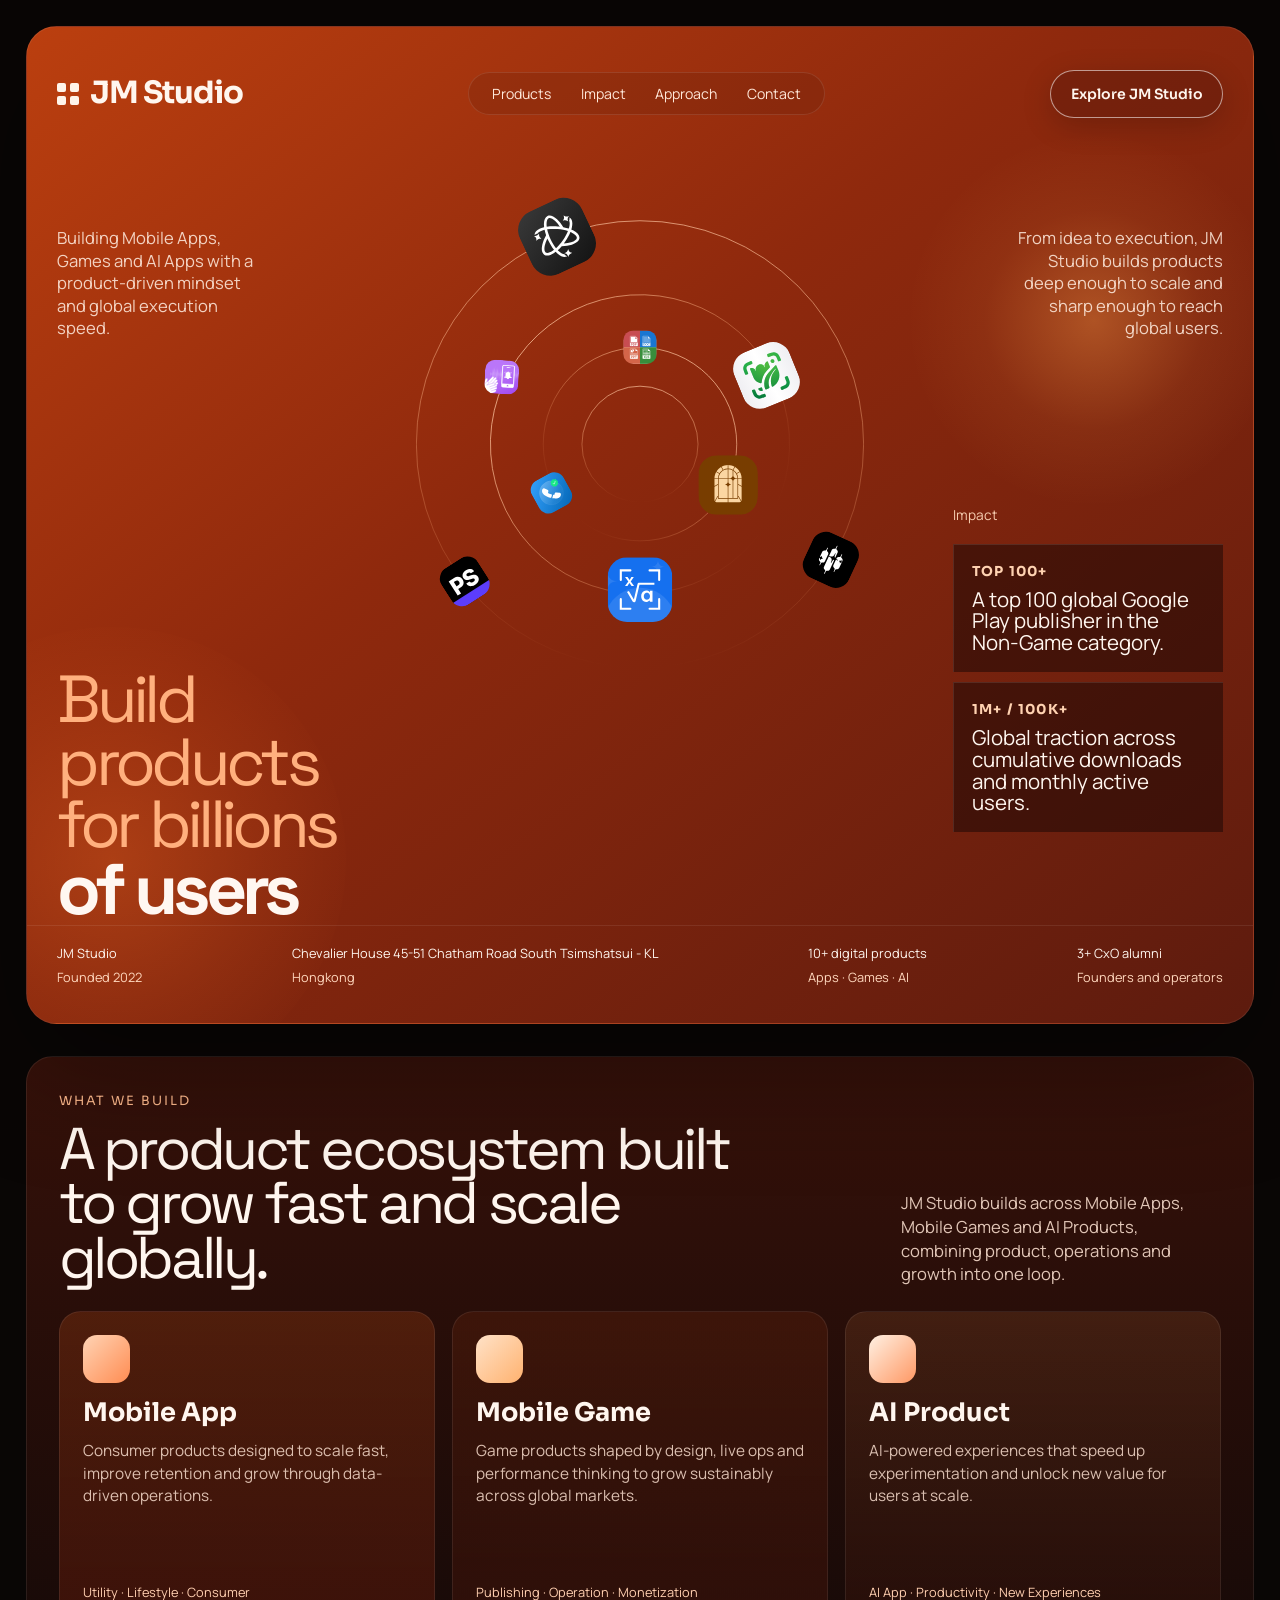
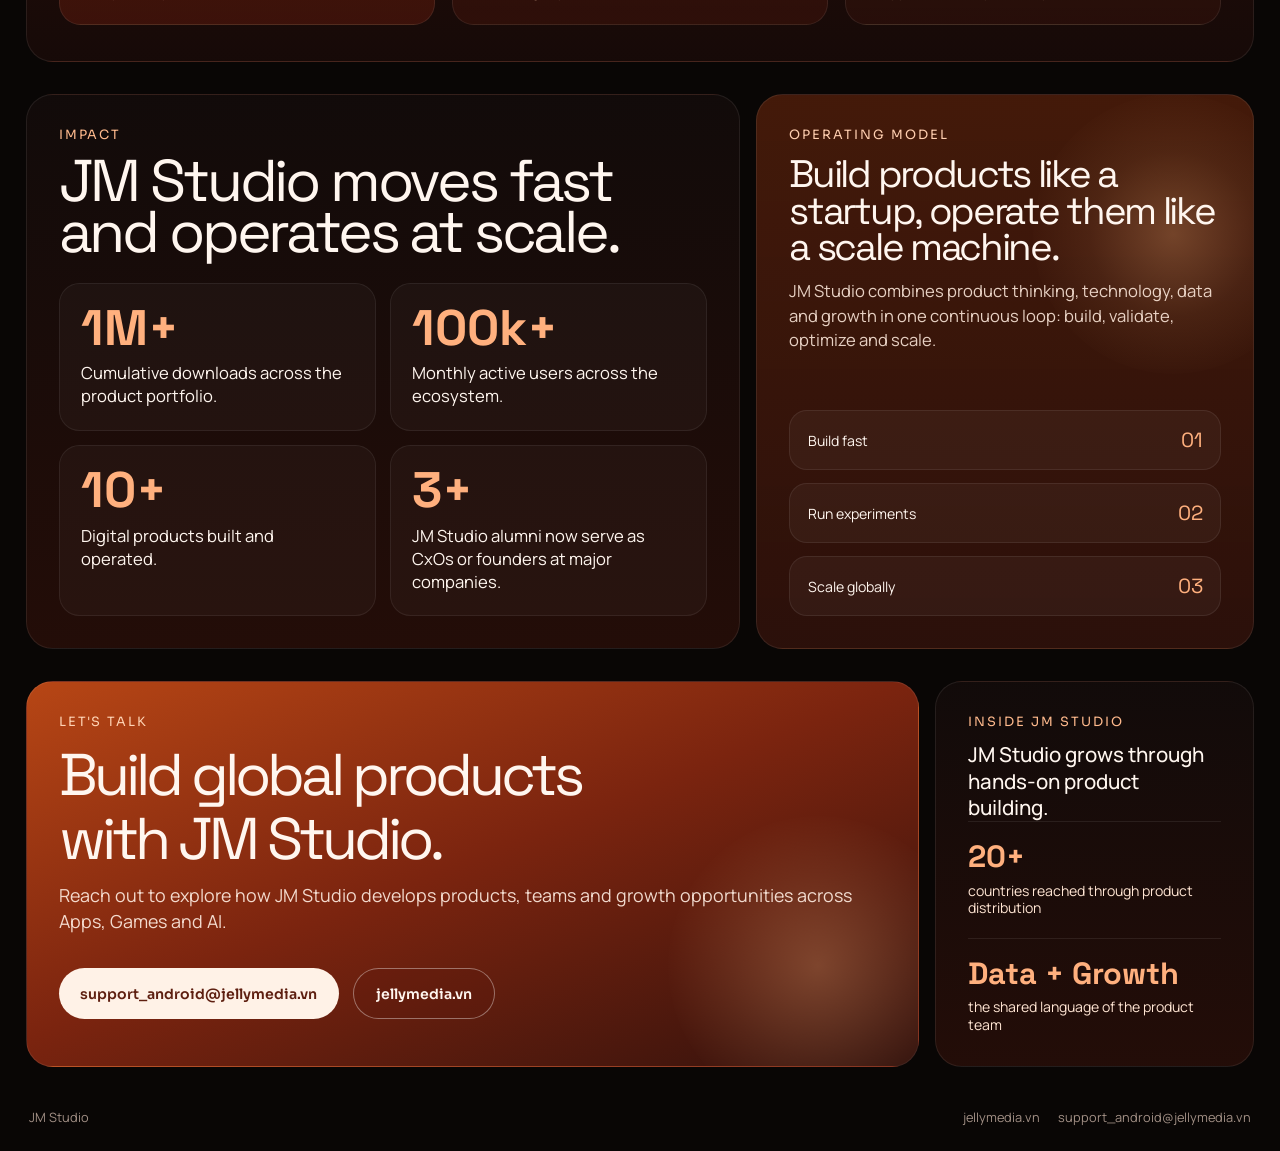
==== index.html @ 170c352d "Initial commit: JM Landing Page Co-Authored-By: Claude Sonnet 4.6 <noreply@anthropic.com>" ====
<!DOCTYPE html>
<html lang="en">
<head>
  <meta charset="UTF-8">
  <meta name="viewport" content="width=device-width, initial-scale=1.0">
  <title>JM Studio — Build products for billions of users</title>
  <link rel="preconnect" href="https://fonts.googleapis.com">
  <link rel="preconnect" href="https://fonts.gstatic.com" crossorigin>
  <link href="https://fonts.googleapis.com/css2?family=Manrope:wght@400;500;600&family=Sora:wght@400;600;700&family=Space+Grotesk:wght@400;700&display=swap" rel="stylesheet">
  <link rel="stylesheet" href="styles.css">
</head>
<body>
  <div class="page">

    <!-- ===== HERO SECTION ===== -->
    <section class="hero">
      <!-- Ambient glows -->
      <div class="hero__glow hero__glow--right"></div>
      <div class="hero__glow hero__glow--bottom"></div>

      <!-- Top bar -->
      <header class="hero__header">
        <div class="hero__header-left">
          <a href="#" class="logo">
            <span class="logo__grid">
              <span></span><span></span><span></span><span></span>
            </span>
            <span class="logo__text">JM Studio</span>
          </a>
        </div>

        <nav class="hero__nav">
          <a href="#products">Products</a>
          <a href="#impact">Impact</a>
          <a href="#approach">Approach</a>
          <a href="#contact">Contact</a>
        </nav>

        <div class="hero__header-right">
          <a href="https://play.google.com/store/apps/dev?id=7304115189004301779&hl=en" target="_blank" class="btn btn--outline-light">Explore JM Studio</a>
        </div>
      </header>

      <!-- Hero content -->
      <div class="hero__body">
        <div class="hero__left">
          <p class="hero__tagline">Building Mobile Apps, Games and AI Apps with a product-driven mindset and global execution speed.</p>
        </div>
        <div class="hero__right-text">
          <p>From idea to execution, JM Studio builds products deep enough to scale and sharp enough to reach global users.</p>
        </div>
      </div>

      <!-- Hero center -->
      <!-- Orbit with app icons -->
      <div class="hero__center">
        <img src="assets/jm_obit.svg" alt="JM Studio Apps" class="hero__orbit-svg">
      </div>

      <!-- Hero heading -->
      <h1 class="hero__heading">
        <span class="hero__heading-line">Build</span>
        <span class="hero__heading-line">products</span>
        <span class="hero__heading-line">for billions</span>
        <span class="hero__heading-line hero__heading-line--bold">of users</span>
      </h1>

      <!-- Impact sidebar -->
      <aside class="hero__impact">
        <span class="hero__impact-label">Impact</span>
        <div class="hero__impact-card">
          <p class="hero__impact-tag">Top 100+</p>
          <p class="hero__impact-text">A top 100 global Google Play publisher in the Non-Game category.</p>
        </div>
        <div class="hero__impact-card">
          <p class="hero__impact-tag">1M+ / 100k+</p>
          <p class="hero__impact-text">Global traction across cumulative downloads and monthly active users.</p>
        </div>
      </aside>

      <!-- Bottom stats bar -->
      <div class="hero__stats">
        <div class="hero__stat">
          <span class="hero__stat-title">JM Studio</span>
          <span class="hero__stat-sub">Founded 2022</span>
        </div>
        <div class="hero__stat">
          <span class="hero__stat-title">Chevalier House 45-51 Chatham Road South Tsimshatsui - KL</span>
          <span class="hero__stat-sub">Hongkong</span>
        </div>
        <div class="hero__stat">
          <span class="hero__stat-title">10+ digital products</span>
          <span class="hero__stat-sub">Apps · Games · AI</span>
        </div>
        <div class="hero__stat">
          <span class="hero__stat-title">3+ CxO alumni</span>
          <span class="hero__stat-sub">Founders and operators</span>
        </div>
      </div>
    </section>

    <!-- ===== WHAT WE BUILD ===== -->
    <section class="products" id="products">
      <div class="products__header">
        <div class="products__header-left">
          <p class="section-label">WHAT WE BUILD</p>
          <h2 class="products__heading">A product ecosystem built to grow fast and scale globally.</h2>
        </div>
        <div class="products__header-right">
          <p>JM Studio builds across Mobile Apps, Mobile Games and AI Products, combining product, operations and growth into one loop.</p>
        </div>
      </div>

      <div class="products__grid">
        <article class="product-card product-card--1">
          <div class="product-card__body">
            <div class="product-card__icon product-card__icon--1"></div>
            <h3 class="product-card__title">Mobile App</h3>
            <p class="product-card__desc">Consumer products designed to scale fast, improve retention and grow through data-driven operations.</p>
          </div>
          <p class="product-card__tags">Utility · Lifestyle · Consumer</p>
        </article>
        <article class="product-card product-card--2">
          <div class="product-card__body">
            <div class="product-card__icon product-card__icon--2"></div>
            <h3 class="product-card__title">Mobile Game</h3>
            <p class="product-card__desc">Game products shaped by design, live ops and performance thinking to grow sustainably across global markets.</p>
          </div>
          <p class="product-card__tags">Publishing · Operation · Monetization</p>
        </article>
        <article class="product-card product-card--3">
          <div class="product-card__body">
            <div class="product-card__icon product-card__icon--3"></div>
            <h3 class="product-card__title">AI Product</h3>
            <p class="product-card__desc">AI-powered experiences that speed up experimentation and unlock new value for users at scale.</p>
          </div>
          <p class="product-card__tags">AI App · Productivity · New Experiences</p>
        </article>
      </div>
    </section>

    <!-- ===== IMPACT + OPERATING MODEL ===== -->
    <section class="impact-row" id="impact">
      <!-- Impact panel -->
      <div class="impact-panel">
        <div class="impact-panel__header">
          <p class="section-label">IMPACT</p>
          <h2 class="impact-panel__heading">JM Studio moves fast <br>and operates at scale.</h2>
        </div>
        <div class="impact-panel__grid">
          <div class="stat-card">
            <p class="stat-card__number">1M+</p>
            <p class="stat-card__text">Cumulative downloads across the product portfolio.</p>
          </div>
          <div class="stat-card">
            <p class="stat-card__number">100k+</p>
            <p class="stat-card__text">Monthly active users across the ecosystem.</p>
          </div>
          <div class="stat-card">
            <p class="stat-card__number">10+</p>
            <p class="stat-card__text">Digital products built and operated.</p>
          </div>
          <div class="stat-card">
            <p class="stat-card__number">3+</p>
            <p class="stat-card__text">JM Studio alumni now serve as CxOs or founders at major companies.</p>
          </div>
        </div>
      </div>

      <!-- Operating Model panel -->
      <div class="model-panel" id="approach">
        <div class="model-panel__glow"></div>
        <div class="model-panel__content">
          <p class="section-label">OPERATING MODEL</p>
          <h3 class="model-panel__heading">Build products like a startup, operate them like a scale machine.</h3>
          <p class="model-panel__desc">JM Studio combines product thinking, technology, data and growth in one continuous loop: build, validate, optimize and scale.</p>
        </div>
        <div class="model-panel__steps">
          <div class="step-row">
            <span class="step-row__label">Build fast</span>
            <span class="step-row__num">01</span>
          </div>
          <div class="step-row">
            <span class="step-row__label">Run experiments</span>
            <span class="step-row__num">02</span>
          </div>
          <div class="step-row">
            <span class="step-row__label">Scale globally</span>
            <span class="step-row__num">03</span>
          </div>
        </div>
      </div>
    </section>

    <!-- ===== CONTACT + INSIDE ===== -->
    <section class="contact-row" id="contact">
      <!-- Let's Talk -->
      <div class="contact-panel">
        <div class="contact-panel__glow"></div>
        <div class="contact-panel__content">
          <p class="section-label">LET'S TALK</p>
          <h2 class="contact-panel__heading">Build global products <br>with JM Studio.</h2>
          <p class="contact-panel__desc">Reach out to explore how JM Studio develops products, teams and growth opportunities across Apps, Games and AI.</p>
          <div class="contact-panel__btns">
            <a href="mailto:support_android@jellymedia.vn" class="btn btn--primary">support_android@jellymedia.vn</a>
            <a href="https://jellymedia.vn" class="btn btn--outline">jellymedia.vn</a>
          </div>
        </div>
      </div>

      <!-- Inside JM Studio -->
      <div class="inside-panel">
        <div class="inside-panel__top">
          <p class="section-label">INSIDE JM STUDIO</p>
          <h3 class="inside-panel__heading">JM Studio grows through hands-on product building.</h3>
        </div>
        <div class="inside-panel__stats">
          <div class="inside-stat">
            <p class="inside-stat__number">20+</p>
            <p class="inside-stat__text">countries reached through product distribution</p>
          </div>
          <div class="inside-stat">
            <p class="inside-stat__number">Data + Growth</p>
            <p class="inside-stat__text">the shared language of the product team</p>
          </div>
        </div>
      </div>
    </section>

    <!-- ===== FOOTER ===== -->
    <footer class="footer">
      <span class="footer__brand">JM Studio</span>
      <div class="footer__links">
        <a href="https://jellymedia.vn">jellymedia.vn</a>
        <a href="mailto:support_android@jellymedia.vn">support_android@jellymedia.vn</a>
      </div>
    </footer>

  </div>
</body>
</html>
---- styles.css ----
/* ===== RESET & BASE ===== */
*, *::before, *::after {
  margin: 0;
  padding: 0;
  box-sizing: border-box;
}

html {
  scroll-behavior: smooth;
}

body {
  font-family: 'Manrope', sans-serif;
  background: #090605;
  color: #fff6ef;
  -webkit-font-smoothing: antialiased;
  -moz-osx-font-smoothing: grayscale;
}

a {
  text-decoration: none;
  color: inherit;
}

/* ===== PAGE WRAPPER ===== */
.page {
  display: flex;
  flex-direction: column;
  gap: clamp(20px, 2.5vw, 35px);
  padding: clamp(12px, 2vw, 28px);
  width: 100%;
}

/* ===== SECTION LABEL ===== */
.section-label {
  font-family: 'Sora', sans-serif;
  font-size: clamp(11px, 1vw, 14px);
  font-weight: 400;
  letter-spacing: 1.96px;
  text-transform: uppercase;
  color: #ffba8d;
}

/* ===== BUTTONS ===== */
.btn {
  display: inline-flex;
  align-items: center;
  justify-content: center;
  font-family: 'Sora', sans-serif;
  font-weight: 600;
  font-size: clamp(13px, 1.1vw, 16px);
  border-radius: 999px;
  transition: opacity 0.2s, transform 0.2s;
  cursor: pointer;
  white-space: nowrap;
}

.btn:hover {
  opacity: 0.85;
  transform: translateY(-1px);
}

.btn--primary {
  background: #fff2e7;
  color: #5e1f10;
  padding: clamp(12px, 1.1vw, 16px) clamp(18px, 1.7vw, 24px);
  height: clamp(46px, 4vw, 58px);
}

.btn--outline {
  background: rgba(95, 25, 12, 0.26);
  border: 1px solid rgba(255, 255, 255, 0.38);
  color: #fff6ef;
  padding: clamp(12px, 1.1vw, 16px) clamp(18px, 1.7vw, 25px);
  height: clamp(46px, 4vw, 58px);
}

.btn--outline-light {
  background: rgba(88, 24, 12, 0.42);
  border: 1px solid rgba(255, 255, 255, 0.55);
  color: #fff6ef;
  padding: 0 clamp(16px, 1.5vw, 21px);
  height: clamp(42px, 3.8vw, 54px);
  box-shadow: 0 8px 30px rgba(0, 0, 0, 0.18);
}

/* ===== HERO SECTION ===== */
.hero {
  position: relative;
  width: 100%;
  min-height: min(78vw, 1080px);
  border-radius: clamp(20px, 2.4vw, 34px);
  border: 1px solid rgba(255, 255, 255, 0.08);
  background: linear-gradient(142deg, rgb(187, 63, 15) 0%, rgb(143, 41, 13) 42%, rgb(93, 27, 14) 100%);
  box-shadow: 0 40px 120px rgba(0, 0, 0, 0.35);
  overflow: hidden;
  display: flex;
  flex-direction: column;
}

.hero__glow {
  position: absolute;
  border-radius: 999px;
  pointer-events: none;
}

.hero__glow--right {
  width: 30%;
  aspect-ratio: 1;
  right: -2%;
  top: 11%;
  background: radial-gradient(circle at center, rgba(255, 163, 76, 0.36) 0%, rgba(255, 163, 76, 0.08) 42%, rgba(255, 163, 76, 0) 72%);
}

.hero__glow--bottom {
  width: 38%;
  aspect-ratio: 1;
  left: -12%;
  bottom: -7%;
  background: radial-gradient(circle at center, rgba(255, 119, 40, 0.28) 0%, rgba(255, 119, 40, 0.1) 44%, rgba(255, 119, 40, 0) 75%);
}

/* Hero header */
.hero__header {
  display: flex;
  align-items: center;
  justify-content: space-between;
  padding: 3.5% 2.5% 0;
  position: relative;
  z-index: 2;
}

.logo {
  display: flex;
  align-items: center;
  gap: clamp(8px, 0.85vw, 12px);
}

.logo__grid {
  display: grid;
  grid-template-columns: repeat(2, 1fr);
  gap: clamp(2px, 0.3vw, 4px);
  width: clamp(18px, 1.7vw, 24px);
  height: clamp(18px, 1.7vw, 24px);
}

.logo__grid span {
  background: #fff4ea;
  border-radius: 2px;
}

.logo__text {
  font-family: 'Sora', sans-serif;
  font-weight: 700;
  font-size: clamp(22px, 2.4vw, 34px);
  color: #fff6ef;
  letter-spacing: -1.02px;
  line-height: 1;
}

.hero__nav {
  display: flex;
  gap: clamp(16px, 2.3vw, 32px);
  align-items: center;
  background: rgba(87, 28, 14, 0.18);
  border: 1px solid rgba(255, 255, 255, 0.1);
  border-radius: 999px;
  padding: clamp(8px, 0.85vw, 12px) clamp(16px, 1.8vw, 25px);
}

.hero__nav a {
  font-size: clamp(13px, 1.1vw, 16px);
  color: #ffe8da;
  transition: color 0.2s;
}

.hero__nav a:hover {
  color: #fff;
}

/* Hero body text */
.hero__body {
  display: flex;
  justify-content: space-between;
  padding: 8.9% 2.5% 0;
  position: relative;
  z-index: 2;
}

.hero__left {
  width: 18%;
}

.hero__tagline {
  font-size: clamp(14px, 1.3vw, 18px);
  line-height: 1.35;
  color: rgba(255, 236, 224, 0.86);
}

.hero__right-text {
  width: 18%;
  text-align: right;
}

.hero__right-text p {
  font-size: clamp(14px, 1.3vw, 18px);
  line-height: 1.35;
  color: rgba(255, 236, 224, 0.86);
}

/* Hero center / orbit */
.hero__center {
  position: absolute;
  top: 16.5%;
  left: 50%;
  transform: translateX(-50%);
  z-index: 1;
}

.hero__orbit-svg {
  width: clamp(280px, 35vw, 550px);
  height: auto;
  display: block;
}

/* Hero heading — positioned from hero section */
.hero__heading {
  position: absolute;
  bottom: 10%;
  left: 2.5%;
  z-index: 2;
  max-width: 35%;
}

.hero__heading-line {
  display: block;
  font-family: 'Space Grotesk', sans-serif;
  font-weight: 400;
  font-size: clamp(40px, 5.2vw, 96px);
  line-height: 0.94;
  letter-spacing: -0.07em;
  color: #ffb07e;
}

.hero__heading-line--bold {
  font-weight: 700;
  font-size: clamp(44px, 5.6vw, 104px);
  line-height: 0.94;
  color: #fff7f1;
}

/* Hero impact sidebar */
.hero__impact {
  position: absolute;
  right: 2.5%;
  top: 48%;
  width: 22%;
  min-width: 220px;
  display: flex;
  flex-direction: column;
  gap: clamp(8px, 0.85vw, 12px);
  z-index: 3;
}

.hero__impact-label {
  font-size: clamp(12px, 1.07vw, 15px);
  color: #f7ceb1;
  margin-bottom: clamp(4px, 0.7vw, 10px);
}

.hero__impact-card {
  background: rgba(26, 7, 5, 0.52);
  border-left: 1px solid rgba(255, 255, 255, 0.1);
  border-top: 1px solid rgba(255, 255, 255, 0.1);
  padding: clamp(12px, 1.4vw, 19px);
  display: flex;
  flex-direction: column;
  gap: clamp(6px, 0.7vw, 10px);
}

.hero__impact-tag {
  font-family: 'Sora', sans-serif;
  font-weight: 700;
  font-size: clamp(11px, 1.07vw, 15px);
  letter-spacing: 1.2px;
  text-transform: uppercase;
  color: #ffd2b1;
}

.hero__impact-text {
  font-size: clamp(16px, 1.6vw, 28px);
  line-height: 1.06;
  color: #fff6ef;
}

/* Hero bottom stats */
.hero__stats {
  margin-top: auto;
  display: flex;
  justify-content: space-between;
  padding: clamp(12px, 1.4vw, 19px) 2.5% clamp(24px, 2.9vw, 40px);
  border-top: 1px solid rgba(255, 255, 255, 0.08);
  position: relative;
  z-index: 2;
}

.hero__stat {
  display: flex;
  flex-direction: column;
  gap: clamp(3px, 0.43vw, 6px);
}

.hero__stat-title {
  font-size: clamp(11px, 1vw, 14px);
  color: #fff6ef;
}

.hero__stat-sub {
  font-size: clamp(11px, 1vw, 14px);
  color: #ffd7bd;
}

/* ===== WHAT WE BUILD ===== */
.products {
  background: linear-gradient(180deg, rgba(57, 18, 10, 0.95) 0%, rgba(23, 10, 8, 0.98) 100%);
  border: 1px solid rgba(255, 255, 255, 0.08);
  border-radius: clamp(20px, 2.1vw, 30px);
  padding: clamp(24px, 2.8vw, 39px) clamp(20px, 2.5vw, 35px);
  overflow: hidden;
  display: flex;
  flex-direction: column;
  gap: clamp(18px, 2vw, 28px);
}

.products__header {
  display: flex;
  justify-content: space-between;
  align-items: flex-end;
  gap: clamp(20px, 3vw, 40px);
}

.products__header-left {
  flex: 1;
  max-width: 720px;
  display: flex;
  flex-direction: column;
  gap: clamp(10px, 1vw, 14px);
}

.products__heading {
  font-family: 'Space Grotesk', sans-serif;
  font-weight: 400;
  font-size: clamp(32px, 4.6vw, 64px);
  line-height: 0.93;
  letter-spacing: -0.058em;
  color: #fff6ef;
}

.products__header-right {
  max-width: 320px;
  flex-shrink: 0;
}

.products__header-right p {
  font-size: clamp(14px, 1.3vw, 18px);
  line-height: 1.42;
  color: rgba(255, 228, 212, 0.86);
}

.products__grid {
  display: grid;
  grid-template-columns: repeat(3, 1fr);
  gap: clamp(12px, 1.3vw, 18px);
}

/* Product cards */
.product-card {
  border: 1px solid rgba(255, 255, 255, 0.08);
  border-radius: clamp(16px, 1.7vw, 24px);
  padding: clamp(18px, 1.8vw, 25px);
  display: flex;
  flex-direction: column;
  justify-content: space-between;
  min-height: clamp(260px, 24.5vw, 340px);
}

.product-card--1 {
  background: linear-gradient(180deg, rgba(192, 76, 22, 0.26) 0%, rgba(74, 21, 11, 0.72) 100%);
}

.product-card--2 {
  background: linear-gradient(180deg, rgba(136, 49, 16, 0.22) 0%, rgba(53, 17, 10, 0.76) 100%);
}

.product-card--3 {
  background: linear-gradient(180deg, rgba(255, 154, 83, 0.12) 0%, rgba(42, 15, 10, 0.84) 100%);
}

.product-card__body {
  display: flex;
  flex-direction: column;
}

.product-card__icon {
  width: clamp(40px, 3.7vw, 52px);
  aspect-ratio: 1;
  border-radius: clamp(10px, 1.1vw, 16px);
  margin-bottom: clamp(10px, 1vw, 14px);
}

.product-card__icon--1 {
  background: linear-gradient(135deg, rgb(255, 212, 181) 0%, rgb(255, 140, 82) 100%);
}

.product-card__icon--2 {
  background: linear-gradient(135deg, rgb(255, 226, 200) 0%, rgb(255, 178, 111) 100%);
}

.product-card__icon--3 {
  background: linear-gradient(135deg, rgb(255, 241, 227) 0%, rgb(255, 152, 100) 100%);
}

.product-card__title {
  font-family: 'Sora', sans-serif;
  font-weight: 700;
  font-size: clamp(20px, 2vw, 28px);
  color: #fff6ef;
  margin-bottom: clamp(10px, 1vw, 14px);
}

.product-card__desc {
  font-size: clamp(14px, 1.2vw, 17px);
  line-height: 1.45;
  color: rgba(255, 228, 212, 0.82);
}

.product-card__tags {
  font-size: clamp(12px, 1vw, 14px);
  color: #ffcfb0;
  margin-top: auto;
  padding-top: 16px;
}

/* ===== IMPACT + OPERATING MODEL ROW ===== */
.impact-row {
  display: flex;
  gap: clamp(12px, 1.3vw, 18px);
  align-items: stretch;
}

/* Impact panel */
.impact-panel {
  background: linear-gradient(180deg, rgba(18, 11, 10, 0.98) 0%, rgba(36, 13, 8, 0.98) 100%);
  border: 1px solid rgba(255, 255, 255, 0.08);
  border-radius: clamp(20px, 2.1vw, 30px);
  padding: clamp(24px, 2.5vw, 35px);
  flex: 3;
  display: flex;
  flex-direction: column;
  gap: clamp(18px, 2vw, 28px);
  overflow: hidden;
}

.impact-panel__header {
  display: flex;
  flex-direction: column;
  gap: clamp(8px, 0.93vw, 13px);
}

.impact-panel__heading {
  font-family: 'Space Grotesk', sans-serif;
  font-weight: 400;
  font-size: clamp(32px, 4.6vw, 64px);
  line-height: 0.87;
  letter-spacing: -0.054em;
  color: #fff6ef;
}

.impact-panel__grid {
  display: grid;
  grid-template-columns: repeat(2, 1fr);
  gap: clamp(10px, 1.1vw, 16px);
}

.stat-card {
  background: rgba(255, 255, 255, 0.03);
  border: 1px solid rgba(255, 255, 255, 0.07);
  border-radius: clamp(14px, 1.6vw, 22px);
  padding: clamp(16px, 1.7vw, 23px);
  display: flex;
  flex-direction: column;
  gap: clamp(8px, 0.85vw, 12px);
}

.stat-card__number {
  font-family: 'Space Grotesk', sans-serif;
  font-weight: 700;
  font-size: clamp(32px, 3.9vw, 54px);
  line-height: 0.92;
  color: #ffb07e;
}

.stat-card__text {
  font-size: clamp(14px, 1.3vw, 18px);
  line-height: 1.38;
  color: #fff6ef;
}

/* Operating model panel */
.model-panel {
  background: linear-gradient(180deg, rgba(156, 56, 18, 0.4) 0%, rgba(46, 17, 11, 0.94) 100%);
  border: 1px solid rgba(255, 255, 255, 0.08);
  border-radius: clamp(20px, 2.1vw, 30px);
  padding: clamp(24px, 2.5vw, 35px);
  flex: 2;
  display: flex;
  flex-direction: column;
  justify-content: space-between;
  overflow: hidden;
  position: relative;
  gap: clamp(20px, 2vw, 30px);
}

.model-panel__glow {
  position: absolute;
  top: -1px;
  right: -60px;
  width: 280px;
  aspect-ratio: 1;
  border-radius: 999px;
  background: radial-gradient(circle at center, rgba(255, 183, 123, 0.28) 0%, rgba(255, 183, 123, 0.08) 42%, rgba(255, 183, 123, 0) 74%);
  pointer-events: none;
}

.model-panel__content {
  display: flex;
  flex-direction: column;
  gap: clamp(10px, 1vw, 14px);
  position: relative;
  z-index: 1;
}

.model-panel__content .section-label {
  color: #ffcfb0;
}

.model-panel__heading {
  font-family: 'Space Grotesk', sans-serif;
  font-weight: 400;
  font-size: clamp(26px, 3vw, 42px);
  line-height: 0.96;
  letter-spacing: -0.06em;
  color: #fff6ef;
}

.model-panel__desc {
  font-size: clamp(14px, 1.3vw, 18px);
  line-height: 1.48;
  color: rgba(255, 234, 221, 0.88);
}

.model-panel__steps {
  display: flex;
  flex-direction: column;
  gap: clamp(10px, 1vw, 14px);
  position: relative;
  z-index: 1;
}

.step-row {
  background: rgba(255, 255, 255, 0.04);
  border: 1px solid rgba(255, 255, 255, 0.08);
  border-radius: clamp(14px, 1.4vw, 20px);
  height: clamp(50px, 4.7vw, 66px);
  display: flex;
  align-items: center;
  justify-content: space-between;
  padding: 0 clamp(14px, 1.4vw, 19px);
}

.step-row__label {
  font-size: clamp(13px, 1.1vw, 16px);
  color: #fff6ef;
}

.step-row__num {
  font-family: 'Space Grotesk', sans-serif;
  font-size: clamp(16px, 1.6vw, 22px);
  color: #ffb07e;
}

/* ===== CONTACT + INSIDE ROW ===== */
.contact-row {
  display: grid;
  grid-template-columns: 2.8fr 1fr;
  gap: clamp(12px, 1.3vw, 18px);
}

/* Contact panel */
.contact-panel {
  background: linear-gradient(158deg, rgb(183, 70, 21) 0%, rgb(123, 36, 15) 48%, rgb(49, 17, 12) 100%);
  border: 1px solid rgba(255, 255, 255, 0.08);
  border-radius: clamp(20px, 2.1vw, 30px);
  padding: clamp(24px, 2.5vw, 34px);
  overflow: hidden;
  position: relative;
  display: flex;
  align-items: flex-start;
}

.contact-panel__glow {
  position: absolute;
  right: -50px;
  bottom: -50px;
  width: 300px;
  aspect-ratio: 1;
  border-radius: 999px;
  background: radial-gradient(circle at center, rgba(255, 184, 128, 0.28) 0%, rgba(255, 184, 128, 0.1) 44%, rgba(255, 184, 128, 0) 72%);
  pointer-events: none;
}

.contact-panel__content {
  display: flex;
  flex-direction: column;
  gap: clamp(10px, 1vw, 14px);
  position: relative;
  z-index: 1;
}

.contact-panel__content .section-label {
  color: #ffd4b5;
}

.contact-panel__heading {
  font-family: 'Space Grotesk', sans-serif;
  font-weight: 400;
  font-size: clamp(32px, 4.6vw, 64px);
  line-height: 1.08;
  letter-spacing: -0.068em;
  color: #fff6ef;
}

.contact-panel__desc {
  font-size: clamp(15px, 1.4vw, 20px);
  line-height: 1.45;
  color: rgba(255, 237, 226, 0.9);
}

.contact-panel__btns {
  display: flex;
  gap: clamp(10px, 1.1vw, 16px);
  margin-top: clamp(14px, 1.6vw, 22px);
}

/* Inside panel */
.inside-panel {
  background: linear-gradient(180deg, rgba(18, 11, 10, 0.98) 0%, rgba(36, 13, 8, 0.98) 100%);
  border: 1px solid rgba(255, 255, 255, 0.08);
  border-radius: clamp(20px, 2.1vw, 30px);
  padding: clamp(24px, 2.5vw, 35px);
  display: flex;
  flex-direction: column;
  justify-content: space-between;
  overflow: hidden;
}

.inside-panel__top {
  display: flex;
  flex-direction: column;
  gap: clamp(8px, 0.85vw, 12px);
}

.inside-panel__heading {
  font-family: 'Manrope', sans-serif;
  font-weight: 500;
  font-size: clamp(16px, 1.6vw, 22px);
  line-height: 1.3;
  color: #fff6ef;
}

.inside-panel__stats {
  display: flex;
  flex-direction: column;
}

.inside-stat {
  border-top: 1px solid rgba(255, 255, 255, 0.08);
  padding-top: clamp(12px, 1.2vw, 17px);
  display: flex;
  flex-direction: column;
  gap: clamp(4px, 0.43vw, 6px);
  padding-bottom: clamp(16px, 1.6vw, 24px);
}

.inside-stat:last-child {
  padding-bottom: 0;
}

.inside-stat__number {
  font-family: 'Space Grotesk', sans-serif;
  font-weight: 700;
  font-size: clamp(24px, 2.4vw, 34px);
  color: #ffb07e;
}

.inside-stat__text {
  font-size: clamp(13px, 1.1vw, 16px);
  line-height: 1.25;
  color: #ffe5d3;
}

/* ===== FOOTER ===== */
.footer {
  display: flex;
  justify-content: space-between;
  align-items: flex-start;
  padding: clamp(6px, 0.7vw, 10px) clamp(2px, 0.3vw, 4px) 0;
}

.footer__brand {
  font-size: clamp(12px, 1vw, 14px);
  color: rgba(255, 227, 212, 0.62);
}

.footer__links {
  display: flex;
  gap: clamp(12px, 1.4vw, 20px);
}

.footer__links a {
  font-size: clamp(12px, 1vw, 14px);
  color: rgba(255, 227, 212, 0.62);
  transition: color 0.2s;
}

.footer__links a:hover {
  color: #fff6ef;
}

/* ===== RESPONSIVE ===== */
@media (max-width: 1100px) {
  .hero {
    min-height: auto;
    padding-bottom: 40px;
  }

  .hero__center {
    position: relative;
    top: auto;
    left: auto;
    transform: none;
    display: flex;
    justify-content: center;
    margin: 40px 0;
  }

  .hero__heading {
    position: relative;
    bottom: auto;
    left: auto;
    max-width: 100%;
    padding: 0 2.5%;
  }

  .hero__heading-line {
    font-size: clamp(40px, 8vw, 80px);
  }

  .hero__heading-line--bold {
    font-size: clamp(44px, 8.5vw, 86px);
  }

  .hero__impact {
    position: relative;
    right: auto;
    top: auto;
    width: 100%;
    min-width: auto;
    flex-direction: row;
    padding: 0 2.5%;
    margin-top: 24px;
    gap: 12px;
  }

  .hero__impact-card {
    flex: 1;
  }

  .hero__impact-text {
    font-size: clamp(16px, 2.2vw, 24px);
  }

  .impact-row {
    flex-direction: column;
  }

  .contact-row {
    grid-template-columns: 1fr;
  }
}

@media (max-width: 768px) {
  .hero__header {
    flex-direction: column;
    gap: 16px;
    align-items: flex-start;
  }

  .hero__body {
    flex-direction: column;
    gap: 20px;
  }

  .hero__left,
  .hero__right-text {
    width: 100%;
    text-align: left;
  }

  .hero__orbit-svg {
    width: 260px;
  }

  .hero__impact {
    flex-direction: column;
  }

  .hero__stats {
    flex-wrap: wrap;
    gap: 16px;
  }

  .hero__stat {
    min-width: 40%;
  }

  .products__header {
    flex-direction: column;
  }

  .products__header-right {
    max-width: 100%;
  }

  .products__grid {
    grid-template-columns: 1fr;
  }

  .impact-panel__grid {
    grid-template-columns: 1fr;
  }

  .contact-panel__btns {
    flex-direction: column;
  }

  .footer {
    flex-direction: column;
    gap: 10px;
  }
}
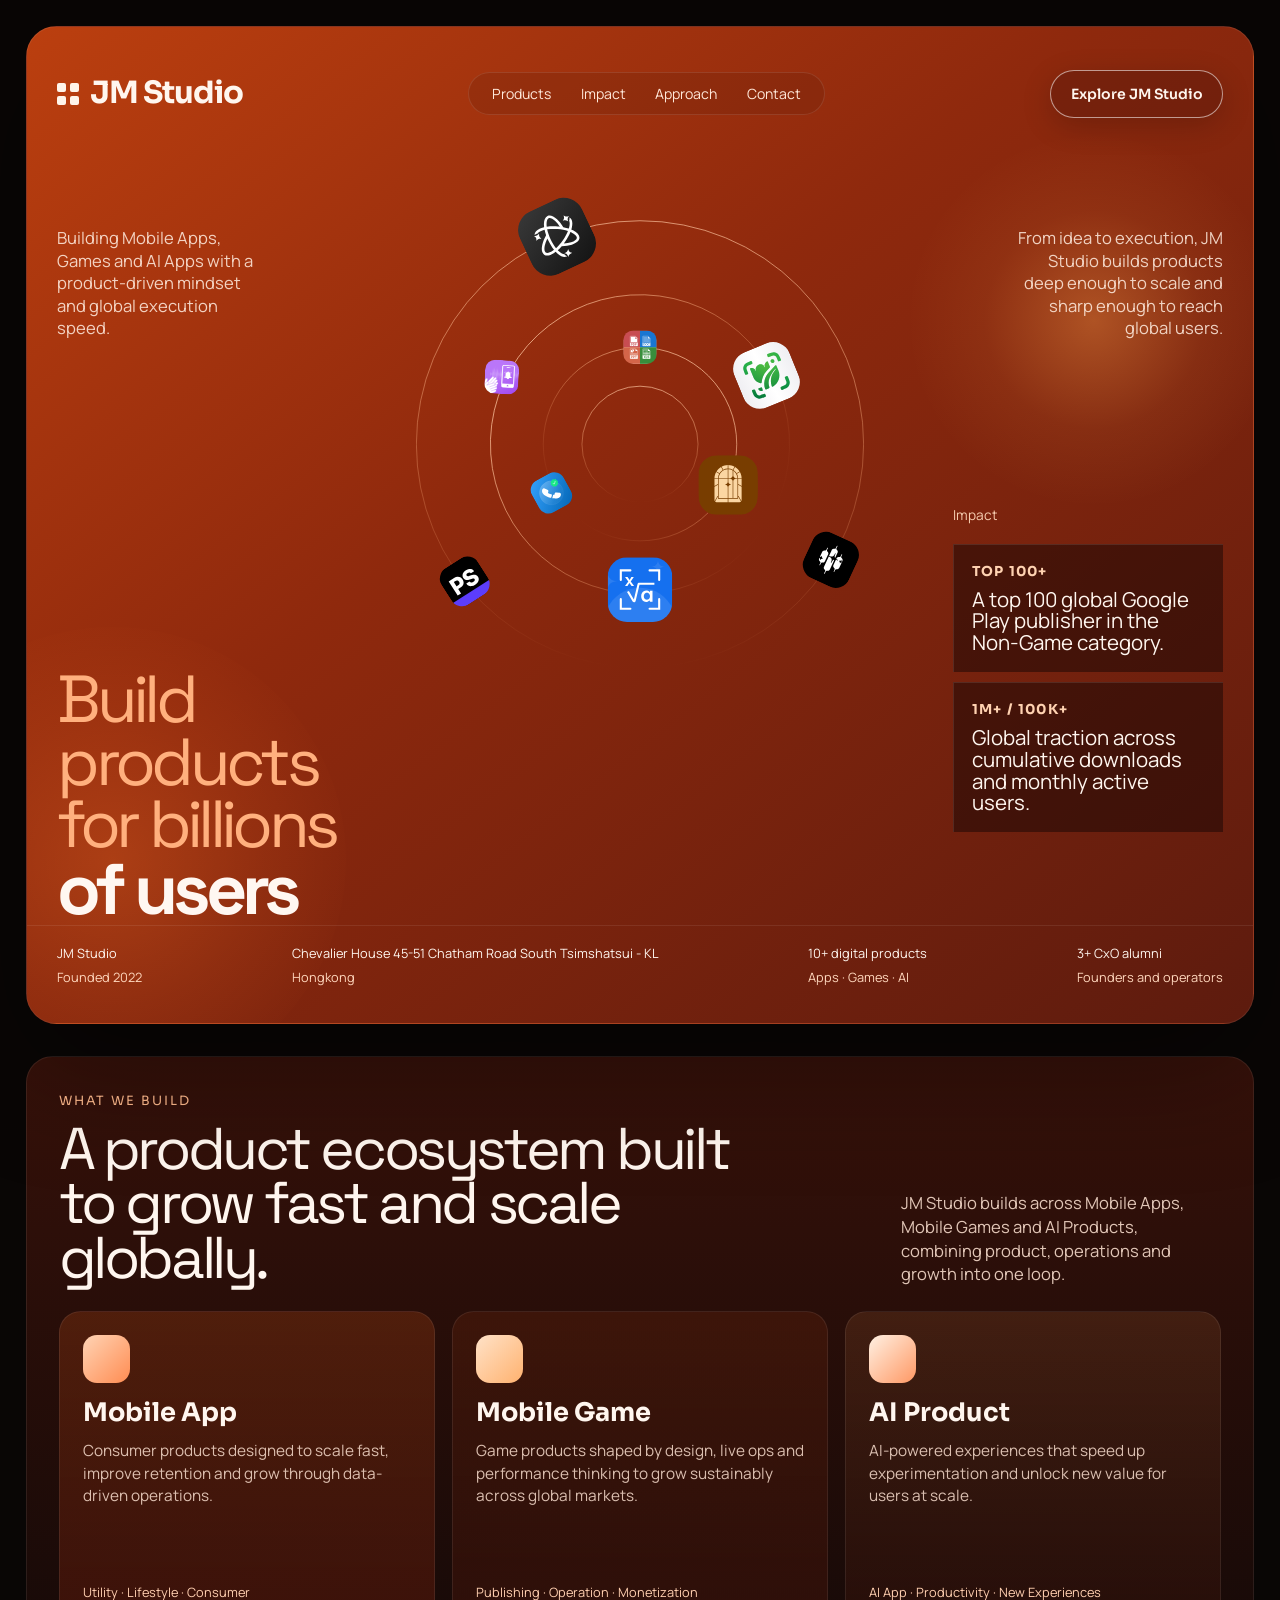
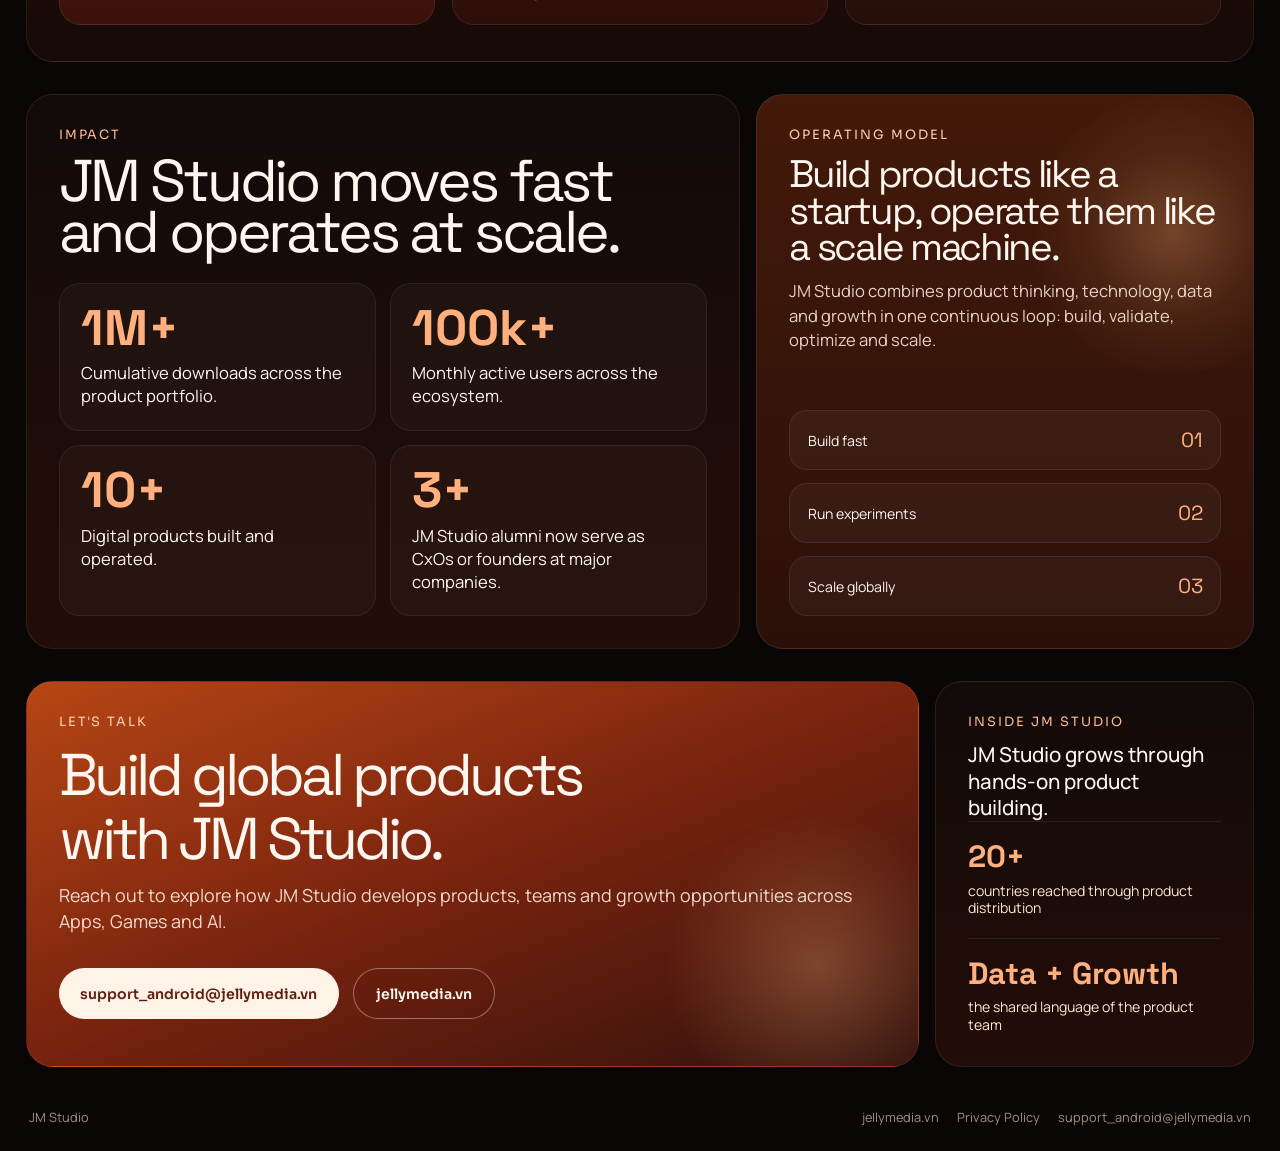
==== commit 3c123f2f: "Add Privacy Policy link to footer" ====
--- a/index.html
+++ b/index.html
@@ -232,6 +232,7 @@
       <span class="footer__brand">JM Studio</span>
       <div class="footer__links">
         <a href="https://jellymedia.vn">jellymedia.vn</a>
+        <a href="/privacy">Privacy Policy</a>
         <a href="mailto:support_android@jellymedia.vn">support_android@jellymedia.vn</a>
       </div>
     </footer>
